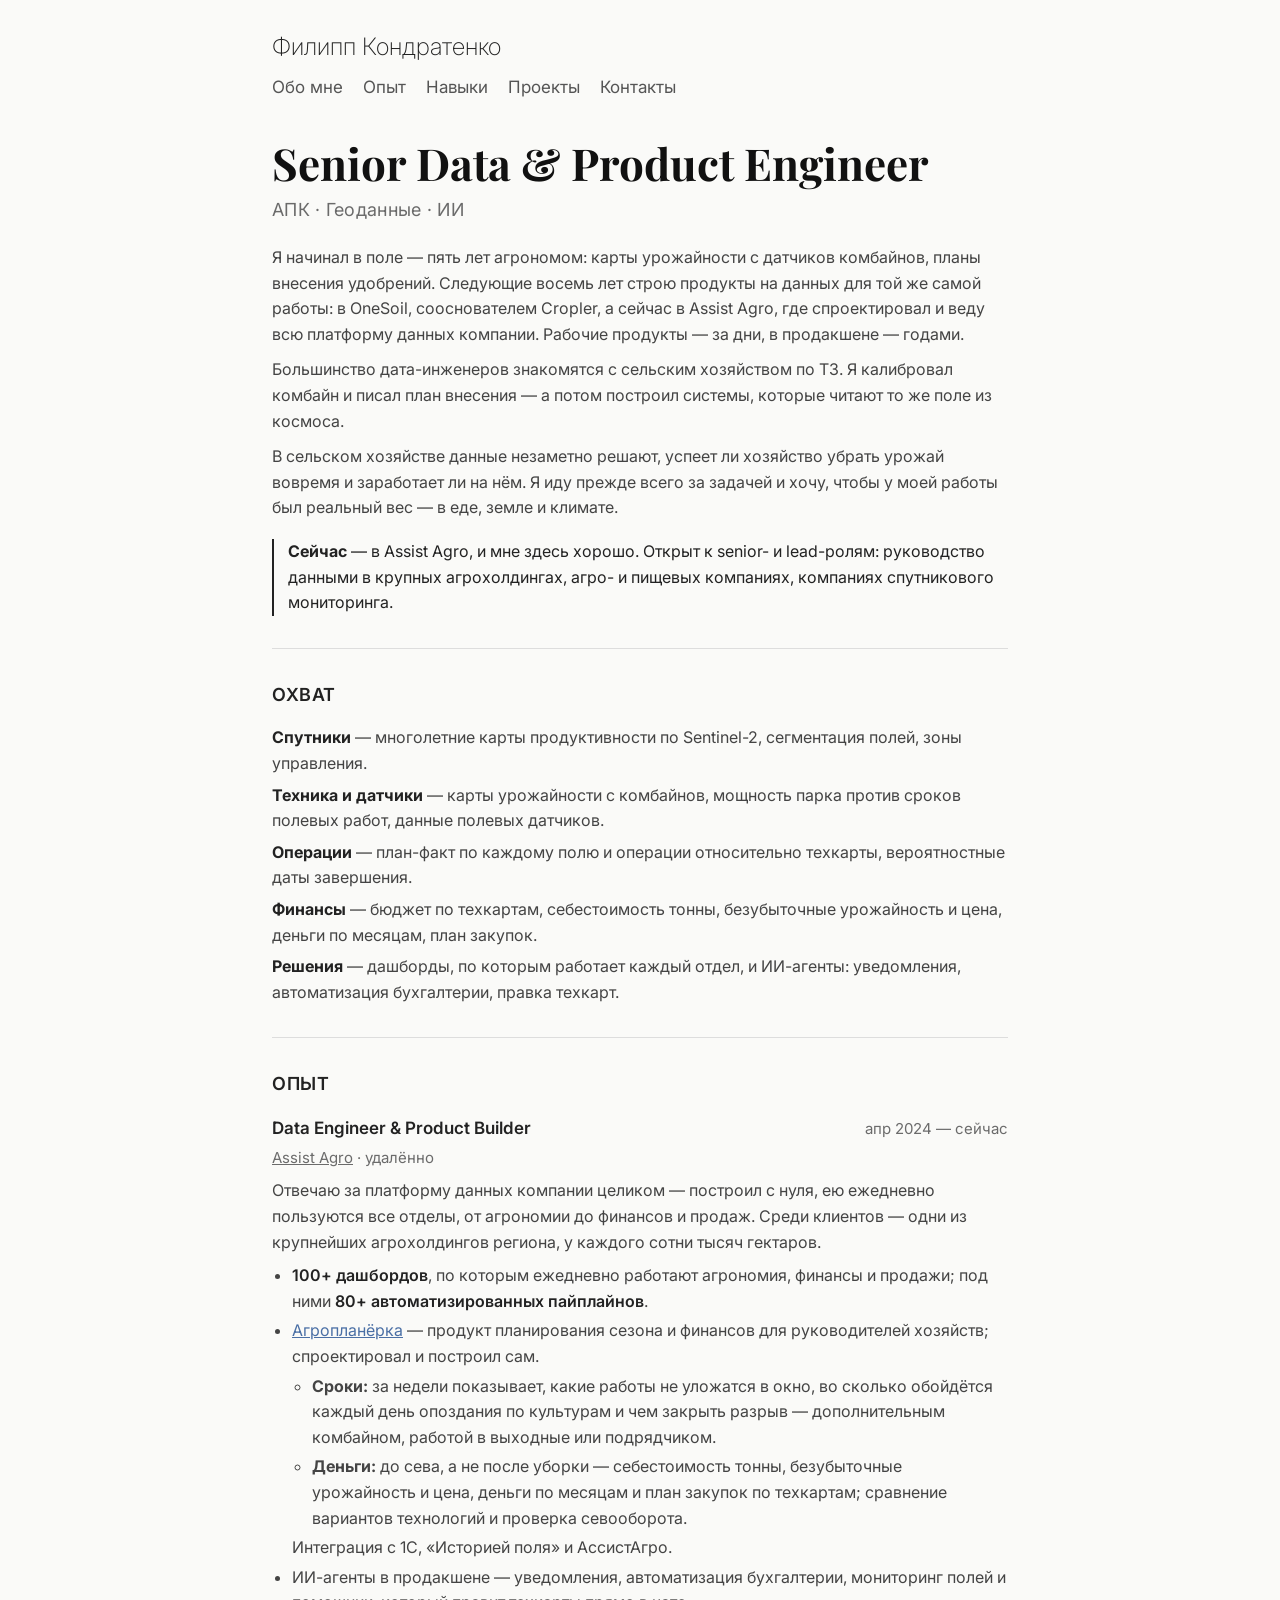
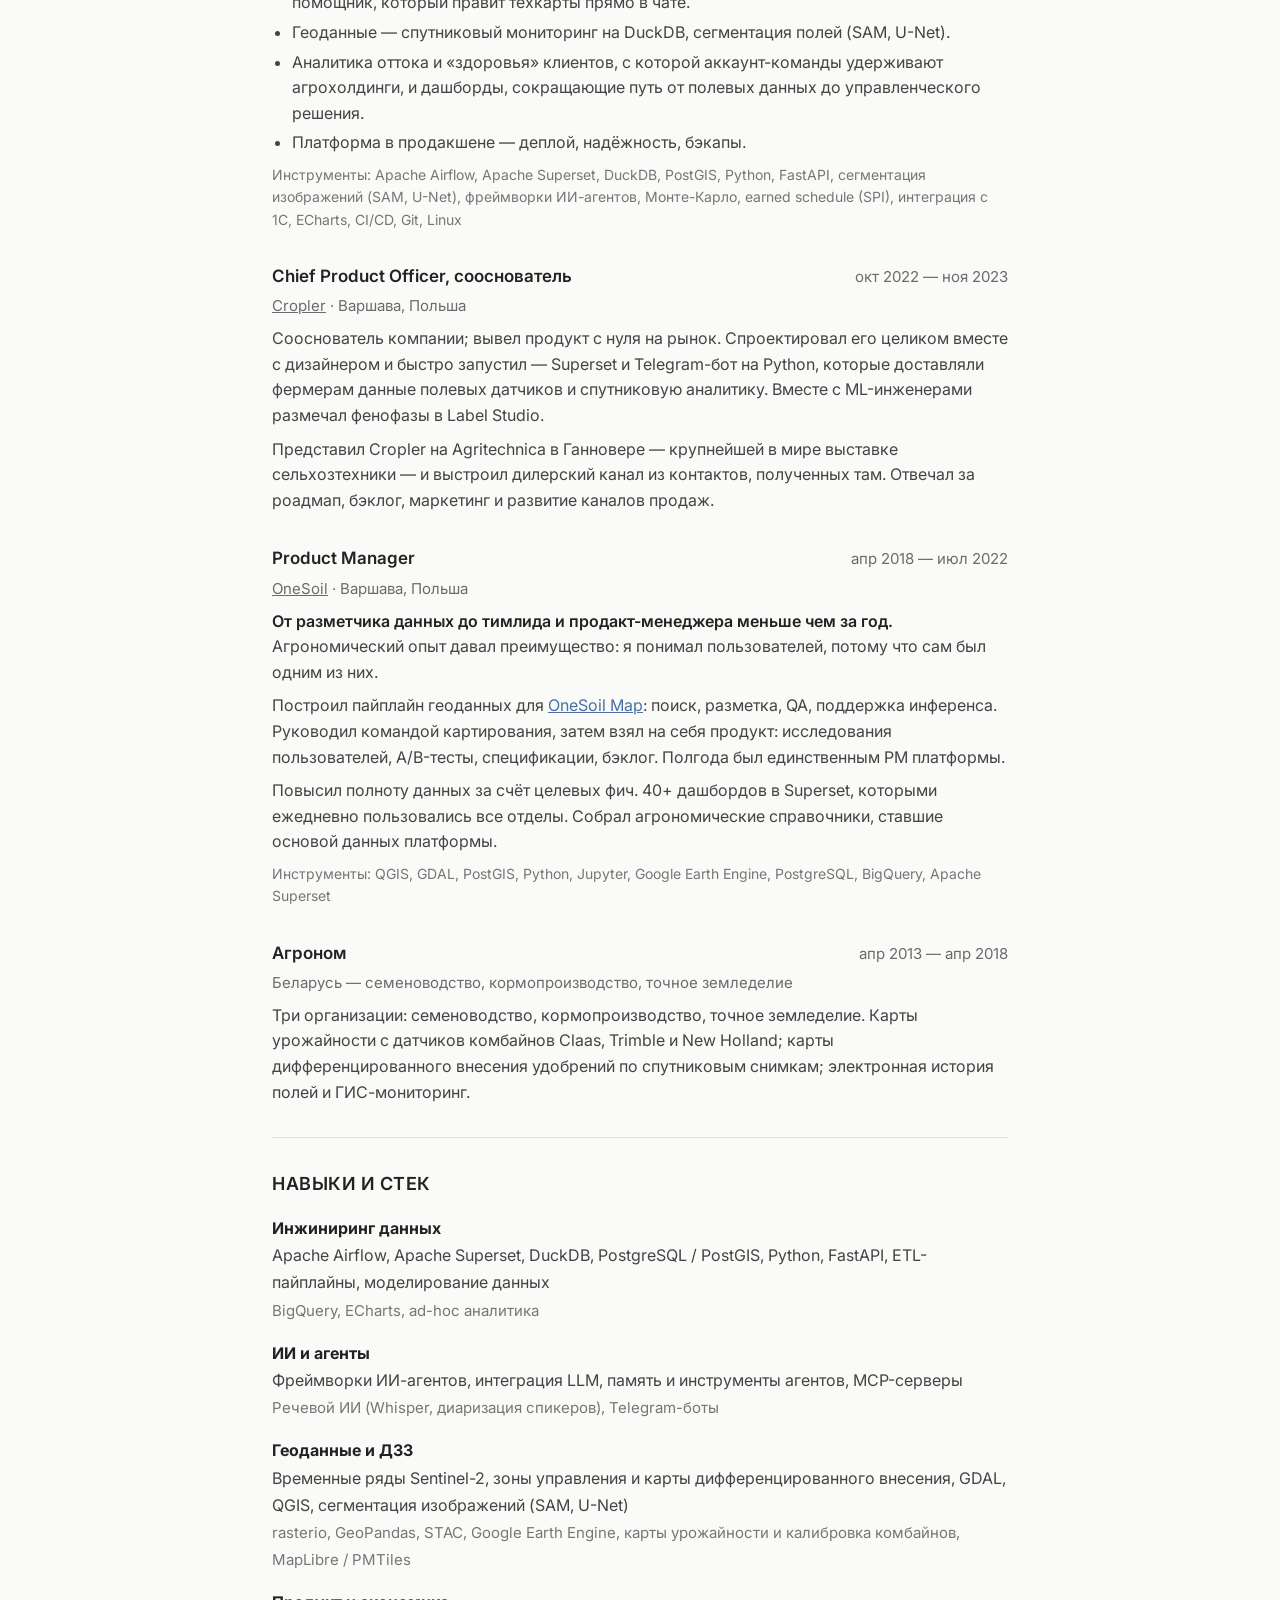
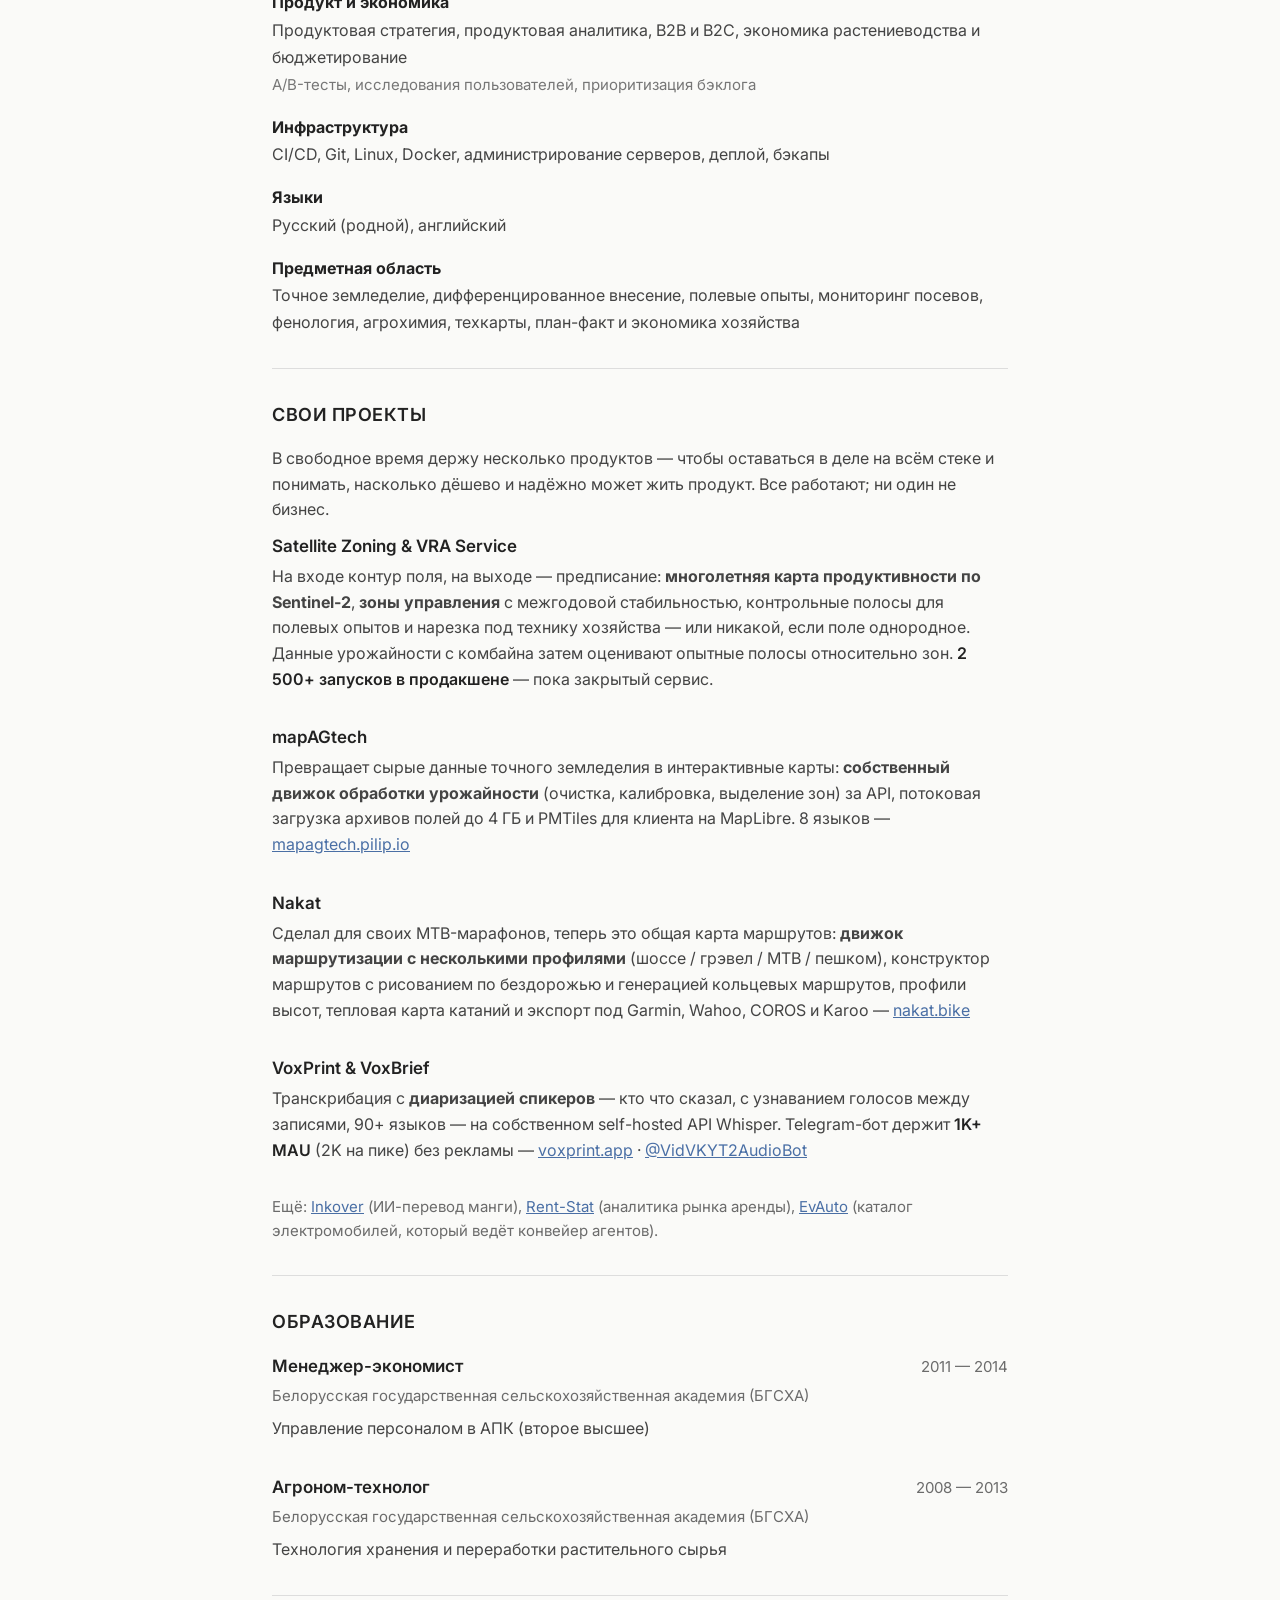
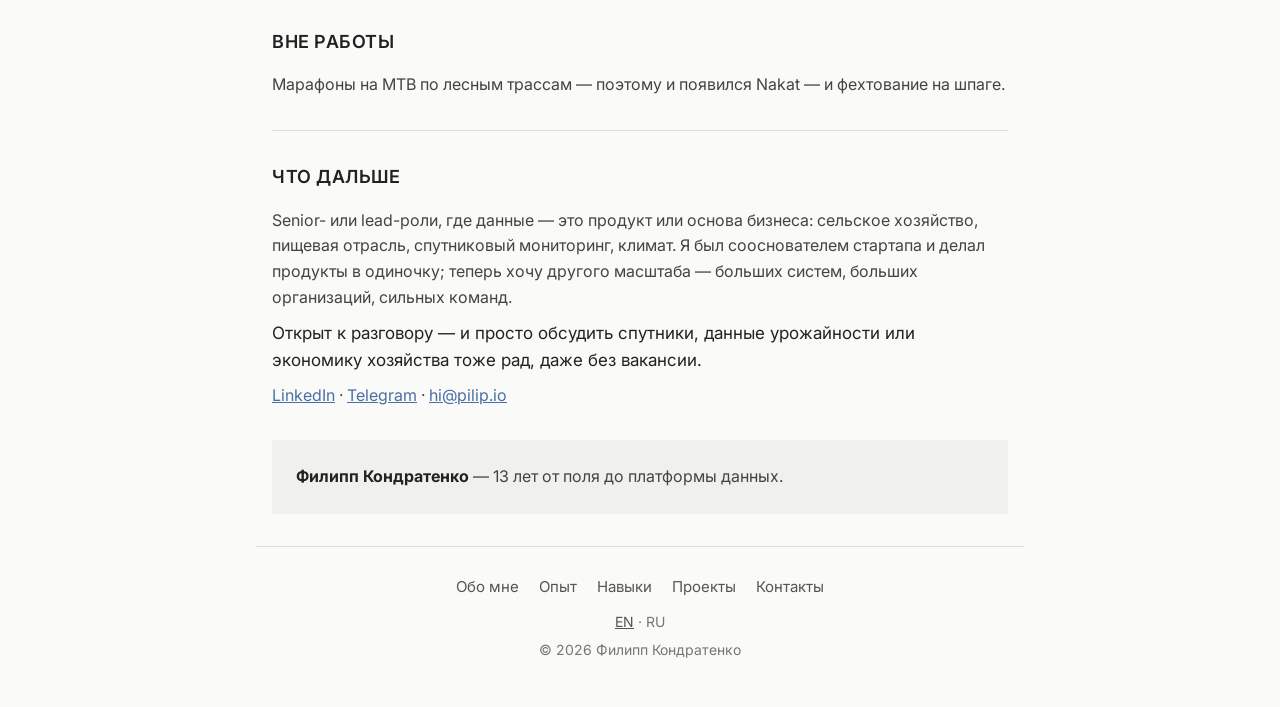
==== ru/index.html @ 817416fd "Personal CV site — pilip.io Co-Authored-By: Claude Opus 5.5 (1M context) <noreply@anthropic.com>" ====
<!DOCTYPE html>
<html lang="ru">
<head>
    <meta charset="UTF-8">
    <meta name="viewport" content="width=device-width, initial-scale=1.0">
    <title>Филипп Кондратенко — Senior Data &amp; Product Engineer</title>
    <meta name="description" content="Дата- и продуктовый инженер в сельском хозяйстве: спутники, техника и датчики, план-факт полевых работ, себестоимость и бюджет по техкартам. Airflow, Superset, DuckDB, ИИ-агенты, интеграция с 1С.">
    <!-- Icons -->
    <link rel="icon" href="/favicon.svg" type="image/svg+xml">
    <link rel="icon" href="/favicon-32.png" sizes="32x32" type="image/png">
    <link rel="apple-touch-icon" href="/apple-touch-icon.png">
    <meta name="theme-color" content="#FAFAF8">
    <!-- Open Graph -->
    <meta property="og:type" content="website">
    <meta property="og:site_name" content="pilip.io">
    <meta property="og:locale" content="ru_RU">
    <meta property="og:title" content="Филипп Кондратенко — Senior Data & Product Engineer">
    <meta property="og:description" content="13 лет от поля до платформы данных: спутники, техника и датчики, план-факт полевых работ, себестоимость и бюджет по техкартам.">
    <meta property="og:url" content="https://pilip.io/ru/">
    <meta property="og:image" content="https://pilip.io/og-ru.png">
    <meta property="og:image:type" content="image/png">
    <meta property="og:image:width" content="1200">
    <meta property="og:image:height" content="630">
    <meta property="og:image:alt" content="Филипп Кондратенко — Senior Data & Product Engineer">
    <!-- Twitter/Telegram -->
    <meta name="twitter:card" content="summary_large_image">
    <meta name="twitter:title" content="Филипп Кондратенко — Senior Data & Product Engineer">
    <meta name="twitter:description" content="13 лет от поля до платформы данных: спутники, техника и датчики, план-факт полевых работ, себестоимость и бюджет по техкартам.">
    <meta name="twitter:image" content="https://pilip.io/og-ru.png">
    <link rel="canonical" href="https://pilip.io/ru/">
    <link rel="alternate" hreflang="en" href="https://pilip.io/">
    <link rel="alternate" hreflang="ru" href="https://pilip.io/ru/">
    <link rel="alternate" hreflang="x-default" href="https://pilip.io/">
    <link rel="preconnect" href="https://fonts.googleapis.com">
    <link rel="preconnect" href="https://fonts.gstatic.com" crossorigin>
    <link href="https://fonts.googleapis.com/css2?family=Inter:wght@200;400;600&family=Playfair+Display:wght@700&display=swap" rel="stylesheet">
    <link rel="stylesheet" href="/style.css">
    <script type="application/ld+json">
    {
      "@context": "https://schema.org",
      "@type": "Person",
      "name": "Филипп Кондратенко",
      "alternateName": ["Pilip Kandratsenka", "Philipp Kondratenko"],
      "url": "https://pilip.io/ru/",
      "image": "https://pilip.io/og-ru.png",
      "jobTitle": "Senior Data & Product Engineer",
      "description": "Дата- и продуктовый инженер в сельском хозяйстве: спутники, техника и датчики, план-факт полевых работ, себестоимость и бюджет по техкартам.",
      "knowsLanguage": ["ru", "en"],
      "alumniOf": {
        "@type": "CollegeOrUniversity",
        "name": "Белорусская государственная сельскохозяйственная академия"
      },
      "sameAs": [
        "https://www.linkedin.com/in/philipp-kondratenko/",
        "https://t.me/philipkon"
      ]
    }
    </script>
</head>
<body>

<header>
    <div class="header-inner">
        <div class="site-name"><a href="/ru/">Филипп Кондратенко</a></div>
        <nav>
            <a href="#about">Обо мне</a>
            <a href="#experience">Опыт</a>
            <a href="#skills">Навыки</a>
            <a href="#projects">Проекты</a>
            <a href="#contact">Контакты</a>
        </nav>
    </div>
</header>

<main>
    <section id="about">
        <h1>Senior Data &amp; Product Engineer</h1>
        <p class="subtitle">АПК · Геоданные · ИИ</p>
        <p>Я начинал в поле — пять лет агрономом: карты урожайности с датчиков комбайнов, планы внесения удобрений. Следующие восемь лет строю продукты на данных для той же самой работы: в OneSoil, сооснователем Cropler, а сейчас в Assist Agro, где спроектировал и веду всю платформу данных компании. Рабочие продукты — за дни, в продакшене — годами.</p>
        <p>Большинство дата-инженеров знакомятся с сельским хозяйством по ТЗ. Я калибровал комбайн и писал план внесения — а потом построил системы, которые читают то же поле из космоса.</p>
        <p>В сельском хозяйстве данные незаметно решают, успеет ли хозяйство убрать урожай вовремя и заработает ли на нём. Я иду прежде всего за задачей и хочу, чтобы у моей работы был реальный вес — в еде, земле и климате.</p>
        <p class="now"><strong>Сейчас</strong> — в Assist Agro, и мне здесь хорошо. Открыт к senior- и lead-ролям: руководство данными в крупных агрохолдингах, агро- и пищевых компаниях, компаниях спутникового мониторинга.</p>

        <hr>

        <h2>Охват</h2>
        <ul class="range">
            <li><strong>Спутники</strong> — многолетние карты продуктивности по Sentinel-2, сегментация полей, зоны управления.</li>
            <li><strong>Техника и датчики</strong> — карты урожайности с комбайнов, мощность парка против сроков полевых работ, данные полевых датчиков.</li>
            <li><strong>Операции</strong> — план-факт по каждому полю и операции относительно техкарты, вероятностные даты завершения.</li>
            <li><strong>Финансы</strong> — бюджет по техкартам, себестоимость тонны, безубыточные урожайность и цена, деньги по месяцам, план закупок.</li>
            <li><strong>Решения</strong> — дашборды, по которым работает каждый отдел, и ИИ-агенты: уведомления, автоматизация бухгалтерии, правка техкарт.</li>
        </ul>
    </section>

    <hr>

    <section id="experience">
        <h2>Опыт</h2>

        <div class="experience-item">
            <div class="experience-header">
                <span class="role">Data Engineer &amp; Product Builder</span>
                <span class="date">апр 2024 — сейчас</span>
            </div>
            <div class="company"><a href="https://assistagro.com/" target="_blank" rel="noopener">Assist Agro</a> · удалённо</div>
            <div class="experience-body">
                <p>Отвечаю за платформу данных компании целиком — построил с нуля, ею ежедневно пользуются все отделы, от агрономии до финансов и продаж. Среди клиентов — одни из крупнейших агрохолдингов региона, у каждого сотни тысяч гектаров.</p>
                <ul>
                    <li><span class="metric">100+ дашбордов</span>, по которым ежедневно работают агрономия, финансы и продажи; под ними <span class="metric">80+ автоматизированных пайплайнов</span>.</li>
                    <li><a href="https://agroplanerka.com/" target="_blank" rel="noopener">Агропланёрка</a> — продукт планирования сезона и финансов для руководителей хозяйств; спроектировал и построил сам.
                        <ul>
                            <li><strong>Сроки:</strong> за недели показывает, какие работы не уложатся в окно, во сколько обойдётся каждый день опоздания по культурам и чем закрыть разрыв — дополнительным комбайном, работой в выходные или подрядчиком.</li>
                            <li><strong>Деньги:</strong> до сева, а не после уборки — себестоимость тонны, безубыточные урожайность и цена, деньги по месяцам и план закупок по техкартам; сравнение вариантов технологий и проверка севооборота.</li>
                        </ul>
                        Интеграция с 1С, «Историей поля» и АссистАгро.</li>
                    <li>ИИ-агенты в продакшене — уведомления, автоматизация бухгалтерии, мониторинг полей и помощник, который правит техкарты прямо в чате.</li>
                    <li>Геоданные — спутниковый мониторинг на DuckDB, сегментация полей (SAM, U-Net).</li>
                    <li>Аналитика оттока и «здоровья» клиентов, с которой аккаунт-команды удерживают агрохолдинги, и дашборды, сокращающие путь от полевых данных до управленческого решения.</li>
                    <li>Платформа в продакшене — деплой, надёжность, бэкапы.</li>
                </ul>
                <p class="tech-used">Инструменты: Apache Airflow, Apache Superset, DuckDB, PostGIS, Python, FastAPI, сегментация изображений (SAM, U-Net), фреймворки ИИ-агентов, Монте-Карло, earned schedule (SPI), интеграция с 1С, ECharts, CI/CD, Git, Linux</p>
            </div>
        </div>

        <div class="experience-item">
            <div class="experience-header">
                <span class="role">Chief Product Officer, сооснователь</span>
                <span class="date">окт 2022 — ноя 2023</span>
            </div>
            <div class="company"><a href="https://www.cropler.io/" target="_blank" rel="noopener">Cropler</a> · Варшава, Польша</div>
            <div class="experience-body">
                <p>Сооснователь компании; вывел продукт с нуля на рынок. Спроектировал его целиком вместе с дизайнером и быстро запустил — Superset и Telegram-бот на Python, которые доставляли фермерам данные полевых датчиков и спутниковую аналитику. Вместе с ML-инженерами размечал фенофазы в Label Studio.</p>
                <p>Представил Cropler на Agritechnica в Ганновере — крупнейшей в мире выставке сельхозтехники — и выстроил дилерский канал из контактов, полученных там. Отвечал за роадмап, бэклог, маркетинг и развитие каналов продаж.</p>
            </div>
        </div>

        <div class="experience-item">
            <div class="experience-header">
                <span class="role">Product Manager</span>
                <span class="date">апр 2018 — июл 2022</span>
            </div>
            <div class="company"><a href="https://onesoil.ai/en" target="_blank" rel="noopener">OneSoil</a> · Варшава, Польша</div>
            <div class="experience-body">
                <p><span class="metric">От разметчика данных до тимлида и продакт-менеджера меньше чем за год.</span> Агрономический опыт давал преимущество: я понимал пользователей, потому что сам был одним из них.</p>
                <p>Построил пайплайн геоданных для <a href="https://map.onesoil.ai/" target="_blank" rel="noopener">OneSoil Map</a>: поиск, разметка, QA, поддержка инференса. Руководил командой картирования, затем взял на себя продукт: исследования пользователей, A/B-тесты, спецификации, бэклог. Полгода был единственным PM платформы.</p>
                <p>Повысил полноту данных за счёт целевых фич. 40+ дашбордов в Superset, которыми ежедневно пользовались все отделы. Собрал агрономические справочники, ставшие основой данных платформы.</p>
                <p class="tech-used">Инструменты: QGIS, GDAL, PostGIS, Python, Jupyter, Google Earth Engine, PostgreSQL, BigQuery, Apache Superset</p>
            </div>
        </div>

        <div class="experience-item">
            <div class="experience-header">
                <span class="role">Агроном</span>
                <span class="date">апр 2013 — апр 2018</span>
            </div>
            <div class="company">Беларусь — семеноводство, кормопроизводство, точное земледелие</div>
            <div class="experience-body">
                <p>Три организации: семеноводство, кормопроизводство, точное земледелие. Карты урожайности с датчиков комбайнов Claas, Trimble и New Holland; карты дифференцированного внесения удобрений по спутниковым снимкам; электронная история полей и ГИС-мониторинг.</p>
            </div>
        </div>
    </section>

    <hr>

    <section id="skills">
        <h2>Навыки и стек</h2>

        <div class="skills-grid">
            <div>
                <strong>Инжиниринг данных</strong><br>
                Apache Airflow, Apache Superset, DuckDB, PostgreSQL / PostGIS, Python, FastAPI, ETL-пайплайны, моделирование данных<br>
                <span class="skills-secondary">BigQuery, ECharts, ad-hoc аналитика</span>
            </div>
            <div>
                <strong>ИИ и агенты</strong><br>
                Фреймворки ИИ-агентов, интеграция LLM, память и инструменты агентов, MCP-серверы<br>
                <span class="skills-secondary">Речевой ИИ (Whisper, диаризация спикеров), Telegram-боты</span>
            </div>
            <div>
                <strong>Геоданные и ДЗЗ</strong><br>
                Временные ряды Sentinel-2, зоны управления и карты дифференцированного внесения, GDAL, QGIS, сегментация изображений (SAM, U-Net)<br>
                <span class="skills-secondary">rasterio, GeoPandas, STAC, Google Earth Engine, карты урожайности и калибровка комбайнов, MapLibre / PMTiles</span>
            </div>
            <div>
                <strong>Продукт и экономика</strong><br>
                Продуктовая стратегия, продуктовая аналитика, B2B и B2C, экономика растениеводства и бюджетирование<br>
                <span class="skills-secondary">A/B-тесты, исследования пользователей, приоритизация бэклога</span>
            </div>
            <div>
                <strong>Инфраструктура</strong><br>
                CI/CD, Git, Linux, Docker, администрирование серверов, деплой, бэкапы
            </div>
            <div>
                <strong>Языки</strong><br>
                Русский (родной), английский
            </div>
            <div>
                <strong>Предметная область</strong><br>
                Точное земледелие, дифференцированное внесение, полевые опыты, мониторинг посевов, фенология, агрохимия, техкарты, план-факт и экономика хозяйства
            </div>
        </div>
    </section>

    <hr>

    <section id="projects">
        <h2>Свои проекты</h2>
        <p>В свободное время держу несколько продуктов — чтобы оставаться в деле на всём стеке и понимать, насколько дёшево и надёжно может жить продукт. Все работают; ни один не бизнес.</p>

        <div class="experience-item">
            <div class="experience-header">
                <span class="role">Satellite Zoning &amp; VRA Service</span>
            </div>
            <p>На входе контур поля, на выходе — предписание: <strong>многолетняя карта продуктивности по Sentinel-2</strong>, <strong>зоны управления</strong> с межгодовой стабильностью, контрольные полосы для полевых опытов и нарезка под технику хозяйства — или никакой, если поле однородное. Данные урожайности с комбайна затем оценивают опытные полосы относительно зон. <span class="metric">2 500+ запусков в продакшене</span> — пока закрытый сервис.</p>
        </div>

        <div class="experience-item">
            <div class="experience-header">
                <span class="role">mapAGtech</span>
            </div>
            <p>Превращает сырые данные точного земледелия в интерактивные карты: <strong>собственный движок обработки урожайности</strong> (очистка, калибровка, выделение зон) за API, потоковая загрузка архивов полей до 4 ГБ и PMTiles для клиента на MapLibre. 8 языков — <a href="https://mapagtech.pilip.io" target="_blank" rel="noopener">mapagtech.pilip.io</a></p>
        </div>

        <div class="experience-item">
            <div class="experience-header">
                <span class="role">Nakat</span>
            </div>
            <p>Сделал для своих MTB-марафонов, теперь это общая карта маршрутов: <strong>движок маршрутизации с несколькими профилями</strong> (шоссе / грэвел / MTB / пешком), конструктор маршрутов с рисованием по бездорожью и генерацией кольцевых маршрутов, профили высот, тепловая карта катаний и экспорт под Garmin, Wahoo, COROS и Karoo — <a href="https://nakat.bike" target="_blank" rel="noopener">nakat.bike</a></p>
        </div>

        <div class="experience-item">
            <div class="experience-header">
                <span class="role">VoxPrint &amp; VoxBrief</span>
            </div>
            <p>Транскрибация с <strong>диаризацией спикеров</strong> — кто что сказал, с узнаванием голосов между записями, 90+ языков — на собственном self-hosted API Whisper. Telegram-бот держит <span class="metric">1K+ MAU</span> (2K на пике) без рекламы — <a href="https://voxprint.app" target="_blank" rel="noopener">voxprint.app</a> · <a href="https://t.me/VidVKYT2AudioBot" target="_blank" rel="noopener">@VidVKYT2AudioBot</a></p>
        </div>

        <p class="also">Ещё: <a href="https://inkover.ink" target="_blank" rel="noopener">Inkover</a> (ИИ-перевод манги), <a href="https://rent-stat.org/transparency/" target="_blank" rel="noopener">Rent-Stat</a> (аналитика рынка аренды), <a href="https://evauto.pro" target="_blank" rel="noopener">EvAuto</a> (каталог электромобилей, который ведёт конвейер агентов).</p>
    </section>

    <hr>

    <section id="education">
        <h2>Образование</h2>
        <div class="experience-item">
            <div class="experience-header">
                <span class="role">Менеджер-экономист</span>
                <span class="date">2011 — 2014</span>
            </div>
            <div class="company">Белорусская государственная сельскохозяйственная академия (БГСХА)</div>
            <p>Управление персоналом в АПК (второе высшее)</p>
        </div>
        <div class="experience-item">
            <div class="experience-header">
                <span class="role">Агроном-технолог</span>
                <span class="date">2008 — 2013</span>
            </div>
            <div class="company">Белорусская государственная сельскохозяйственная академия (БГСХА)</div>
            <p>Технология хранения и переработки растительного сырья</p>
        </div>
    </section>

    <hr>

    <section id="off-the-clock">
        <h2>Вне работы</h2>
        <p>Марафоны на MTB по лесным трассам — поэтому и появился Nakat — и фехтование на шпаге.</p>
    </section>

    <hr>

    <section id="contact">
        <h2>Что дальше</h2>
        <p>Senior- или lead-роли, где данные — это продукт или основа бизнеса: сельское хозяйство, пищевая отрасль, спутниковый мониторинг, климат. Я был сооснователем стартапа и делал продукты в одиночку; теперь хочу другого масштаба — больших систем, больших организаций, сильных команд.</p>
        <p class="cta">Открыт к разговору — и просто обсудить спутники, данные урожайности или экономику хозяйства тоже рад, даже без вакансии.</p>
        <p>
            <a href="https://www.linkedin.com/in/philipp-kondratenko/" target="_blank" rel="noopener">LinkedIn</a> ·
            <a href="https://t.me/philipkon" target="_blank" rel="noopener">Telegram</a> ·
            <a href="mailto:hi@pilip.io">hi@pilip.io</a>
        </p>
    </section>

    <div class="bio-card">
        <strong>Филипп Кондратенко</strong> — 13 лет от поля до платформы данных.
    </div>

</main>

<footer>
    <nav>
        <a href="#about">Обо мне</a>
        <a href="#experience">Опыт</a>
        <a href="#skills">Навыки</a>
        <a href="#projects">Проекты</a>
        <a href="#contact">Контакты</a>
    </nav>
    <p class="lang"><a href="/" hreflang="en" lang="en">EN</a> · <span aria-current="true">RU</span></p>
    <p>&copy; 2026 Филипп Кондратенко</p>
</footer>

</body>
</html>
---- style.css ----
/* Reset */
*, *::before, *::after {
    margin: 0;
    padding: 0;
    box-sizing: border-box;
}

/* Base */
html {
    scroll-behavior: smooth;
}

body {
    font-family: 'Inter', 'Avenir Next', Avenir, system-ui, sans-serif;
    font-size: 16px;
    line-height: 1.6;
    color: #444444;
    background: #FAFAF8;
    -webkit-font-smoothing: antialiased;
}

/* Links */
a {
    color: #4A6FA5;
    text-decoration: underline;
}

a:visited {
    color: #4A6FA5;
}

a:hover {
    color: #333333;
}

/* Header */
header {
    padding: 28px 0 16px;
}

.header-inner {
    max-width: 768px;
    margin: 0 auto;
    padding: 0 16px;
}

.site-name {
    font-size: 24px;
    font-weight: 200;
    margin-bottom: 8px;
}

.site-name a {
    color: #222222;
    text-decoration: none;
}

nav {
    font-size: 17px;
    font-weight: 400;
    display: flex;
    flex-wrap: wrap;
    gap: 4px 20px;
}

nav a {
    color: #555555;
    text-decoration: none;
}

nav a:visited {
    color: #555555;
}

nav a:hover {
    color: #222222;
}

/* Main */
main {
    max-width: 768px;
    margin: 0 auto;
    padding: 20px 16px 32px;
}

/* Headings */
h1 {
    font-family: 'Playfair Display', Georgia, serif;
    font-size: 44px;
    font-weight: 700;
    line-height: 1.15;
    color: #111111;
    margin-bottom: 16px;
}

h2 {
    font-size: 18px;
    font-weight: 600;
    color: #222222;
    margin-bottom: 16px;
    text-transform: uppercase;
    letter-spacing: 0.5px;
}

/* Hero */
.subtitle {
    font-size: 18px;
    color: #6B6B6B;
    margin: -8px 0 20px;
    letter-spacing: 0.3px;
}

.now {
    border-left: 2px solid #222222;
    padding-left: 14px;
    margin-top: 18px;
    color: #222222;
}

/* Range */
.range {
    list-style: none;
    margin: 0 0 14px;
}

.range li {
    margin-bottom: 6px;
}

.range strong {
    color: #222222;
}

.also {
    font-size: 15px;
    color: #6B6B6B;
}

/* Paragraphs */
p {
    margin-bottom: 10px;
}

/* Horizontal rules */
hr {
    border: none;
    border-top: 1px solid #DDDDDD;
    margin: 32px 0;
}

/* Metric highlights */
.metric {
    font-weight: 600;
    color: #222222;
}

/* Experience */
.experience-item {
    margin-bottom: 32px;
}

.experience-header {
    display: flex;
    justify-content: space-between;
    align-items: baseline;
    flex-wrap: wrap;
    gap: 8px;
    margin-bottom: 4px;
}

.role {
    font-size: 17px;
    font-weight: 600;
    color: #222222;
}

.date {
    font-size: 15px;
    font-weight: 400;
    color: #6B6B6B;
    white-space: nowrap;
}

.company {
    font-size: 15px;
    color: #6B6B6B;
    margin-bottom: 8px;
}

.company a {
    color: #6B6B6B;
}

.company a:hover {
    color: #222222;
}

.experience-body p {
    margin-bottom: 8px;
}

.experience-body ul {
    margin: 0 0 8px;
    padding-left: 20px;
}

.experience-body li {
    margin-bottom: 4px;
}

.experience-body li ul {
    margin: 4px 0;
}

.tech-used {
    font-size: 14px;
    color: #767676;
}

/* Skills */
.skills-grid {
    display: flex;
    flex-direction: column;
    gap: 16px;
}

.skills-grid div {
    line-height: 1.7;
}

.skills-grid strong {
    color: #222222;
}

.skills-secondary {
    color: #767676;
    font-size: 15px;
}

/* Bio card */
.bio-card {
    background: #F0F0ED;
    padding: 24px;
    margin-top: 32px;
    border-radius: 0;
    font-size: 16px;
    line-height: 1.6;
}

.bio-card strong {
    color: #222222;
}

/* CTA */
.cta {
    font-size: 17px;
    color: #222222;
    margin-bottom: 8px;
}

/* Footer */
footer {
    max-width: 768px;
    margin: 0 auto;
    padding: 28px 16px 36px;
    text-align: center;
    border-top: 1px solid #DDDDDD;
}

footer nav {
    margin-bottom: 12px;
    font-size: 15px;
    justify-content: center;
    gap: 4px 20px;
}

footer nav a {
    color: #555555;
}

footer .lang {
    font-size: 14px;
    margin-bottom: 6px;
}

footer .lang a {
    color: #555555;
}

footer p {
    font-size: 14px;
    color: #767676;
}

/* Mobile */
@media (max-width: 600px) {
    header {
        padding: 20px 0 12px;
    }

    .site-name {
        font-size: 20px;
    }

    nav {
        font-size: 14px;
        gap: 4px 12px;
    }

    h1 {
        font-size: 30px;
        line-height: 1.2;
    }

    .role {
        font-size: 16px;
    }

    .experience-header {
        flex-direction: column;
        gap: 2px;
    }
}
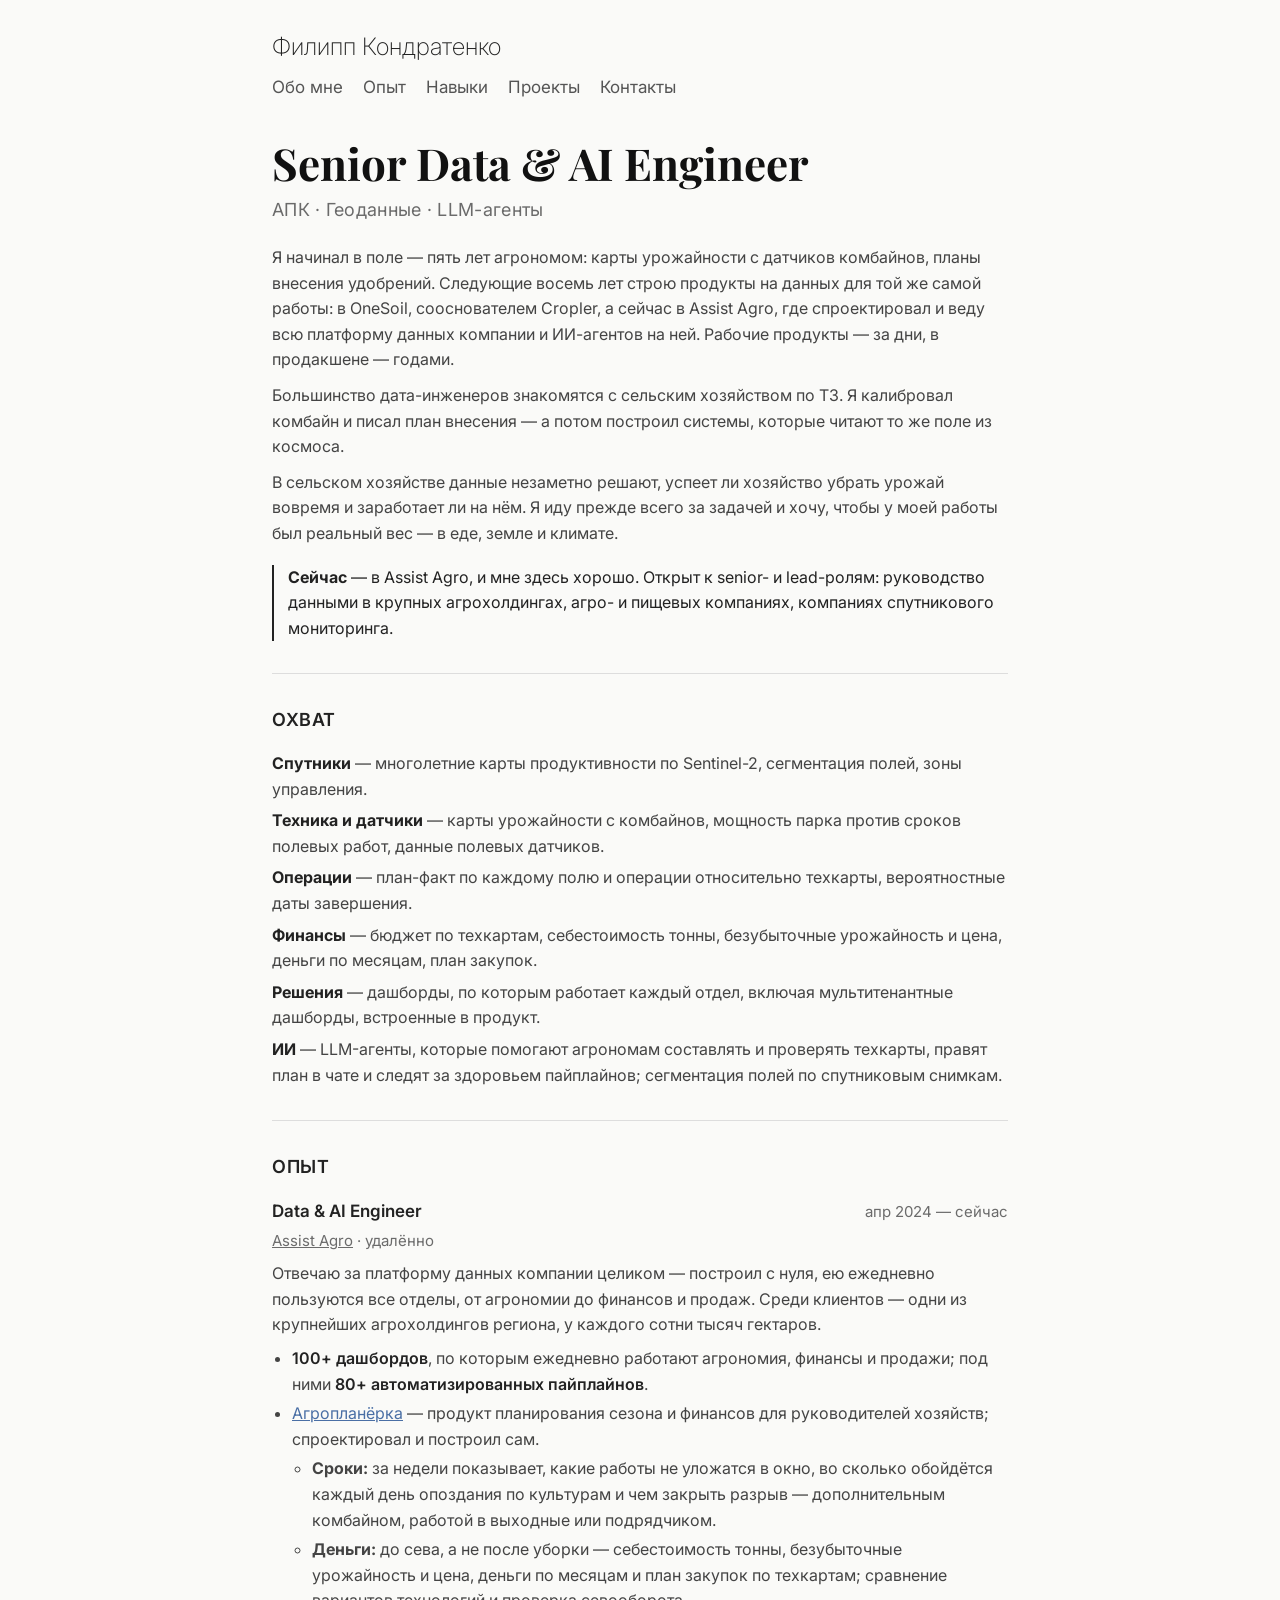
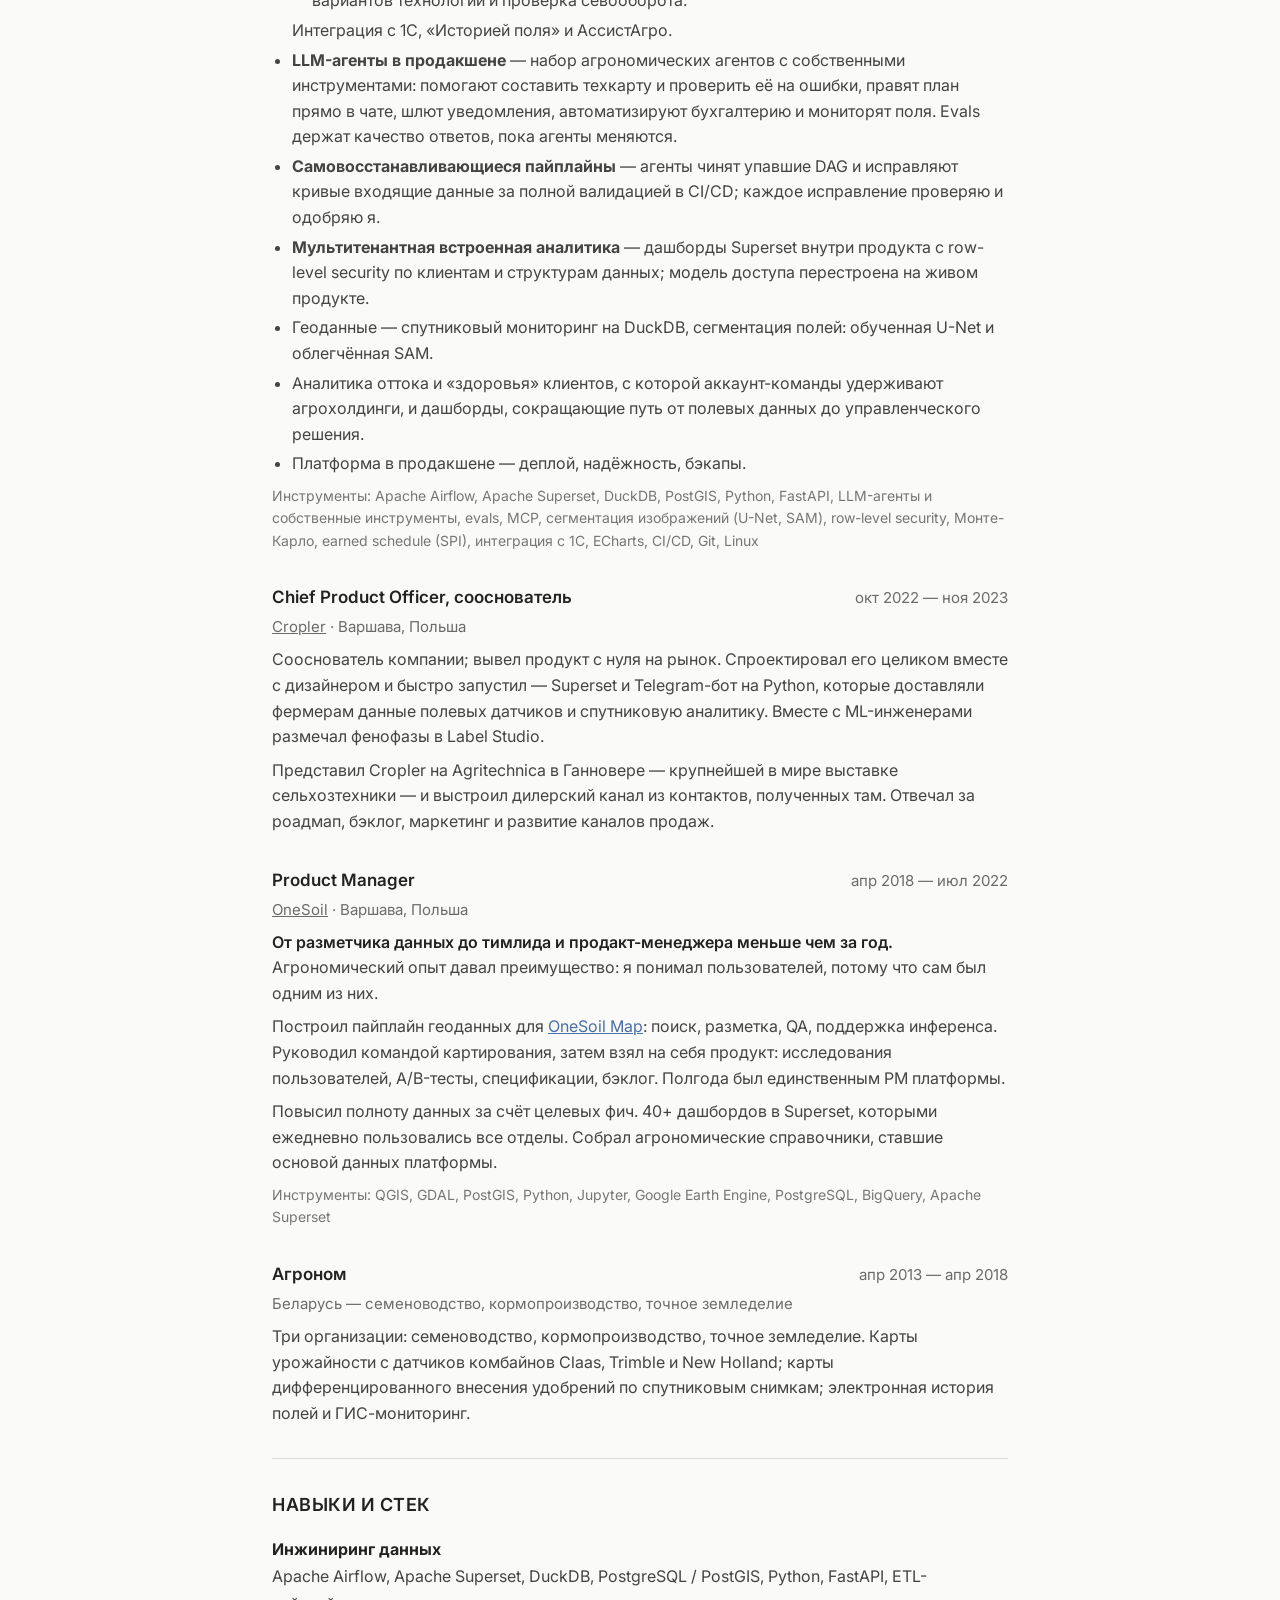
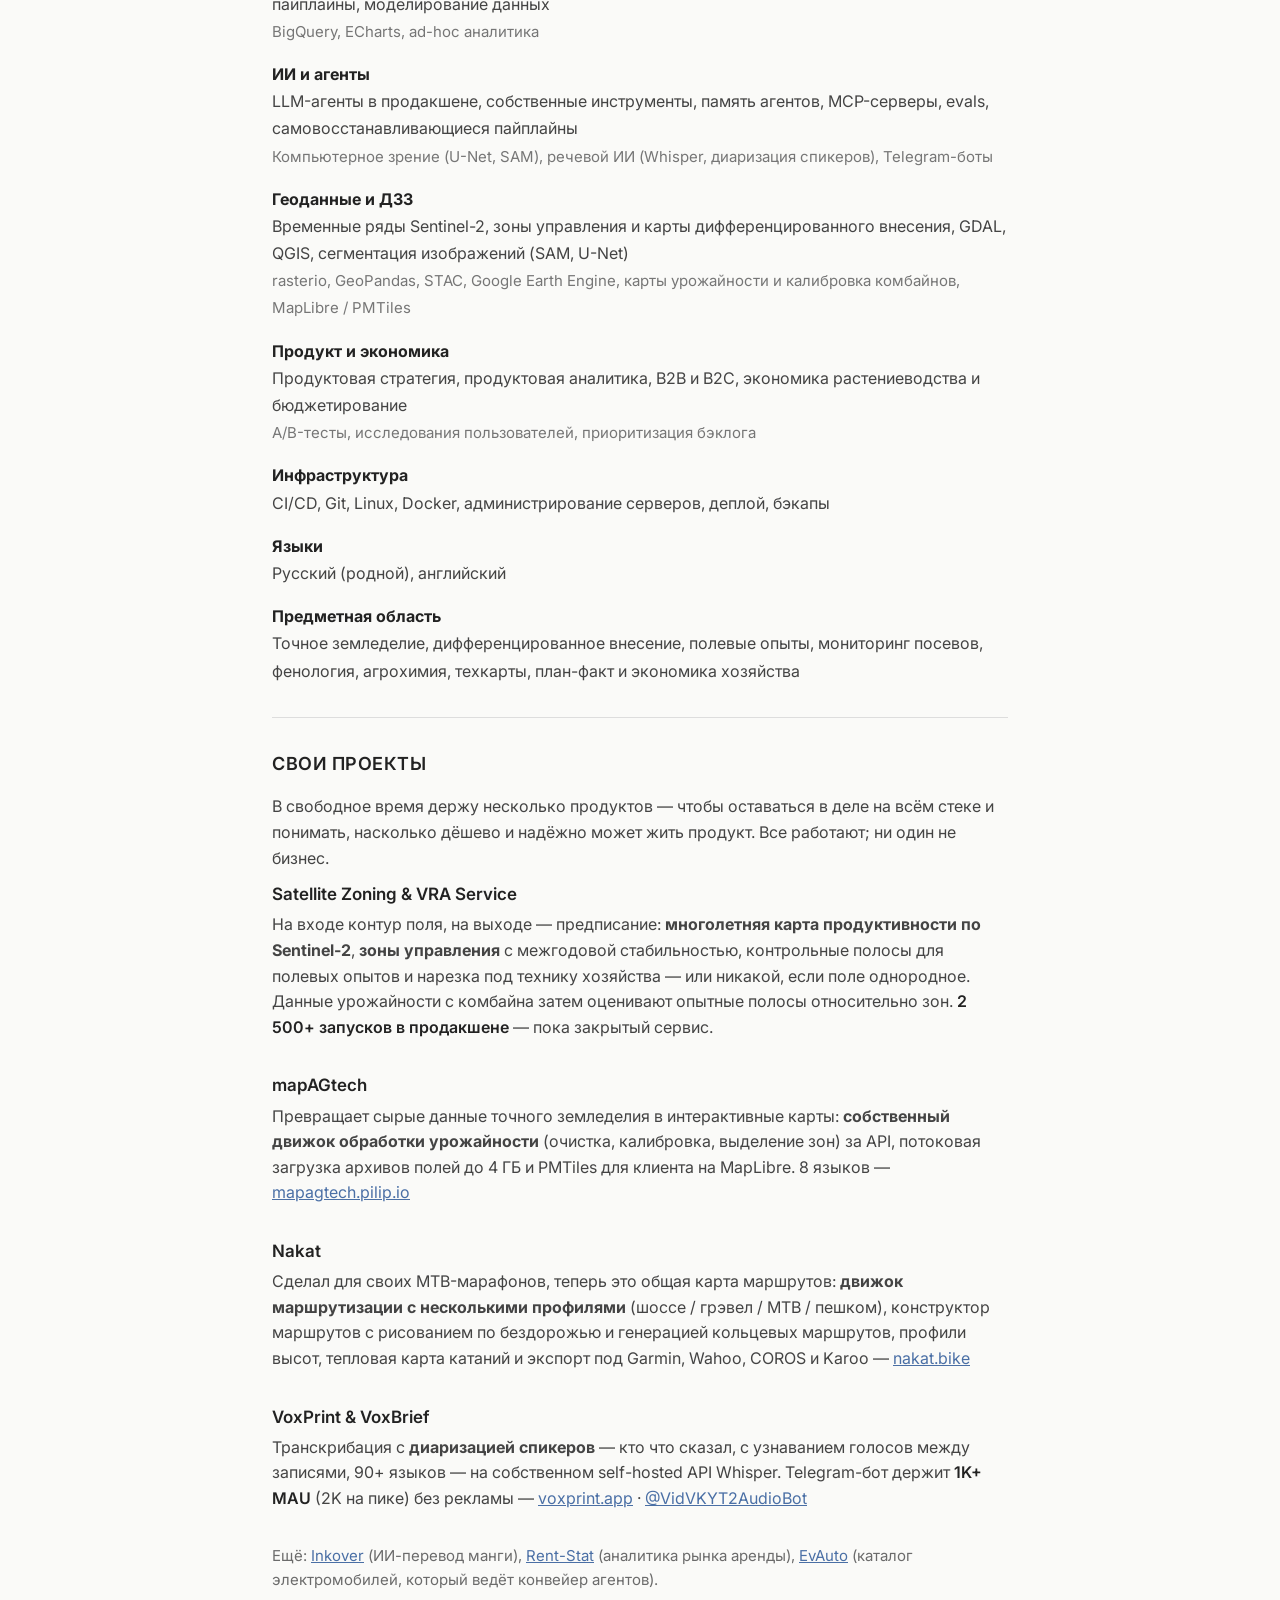
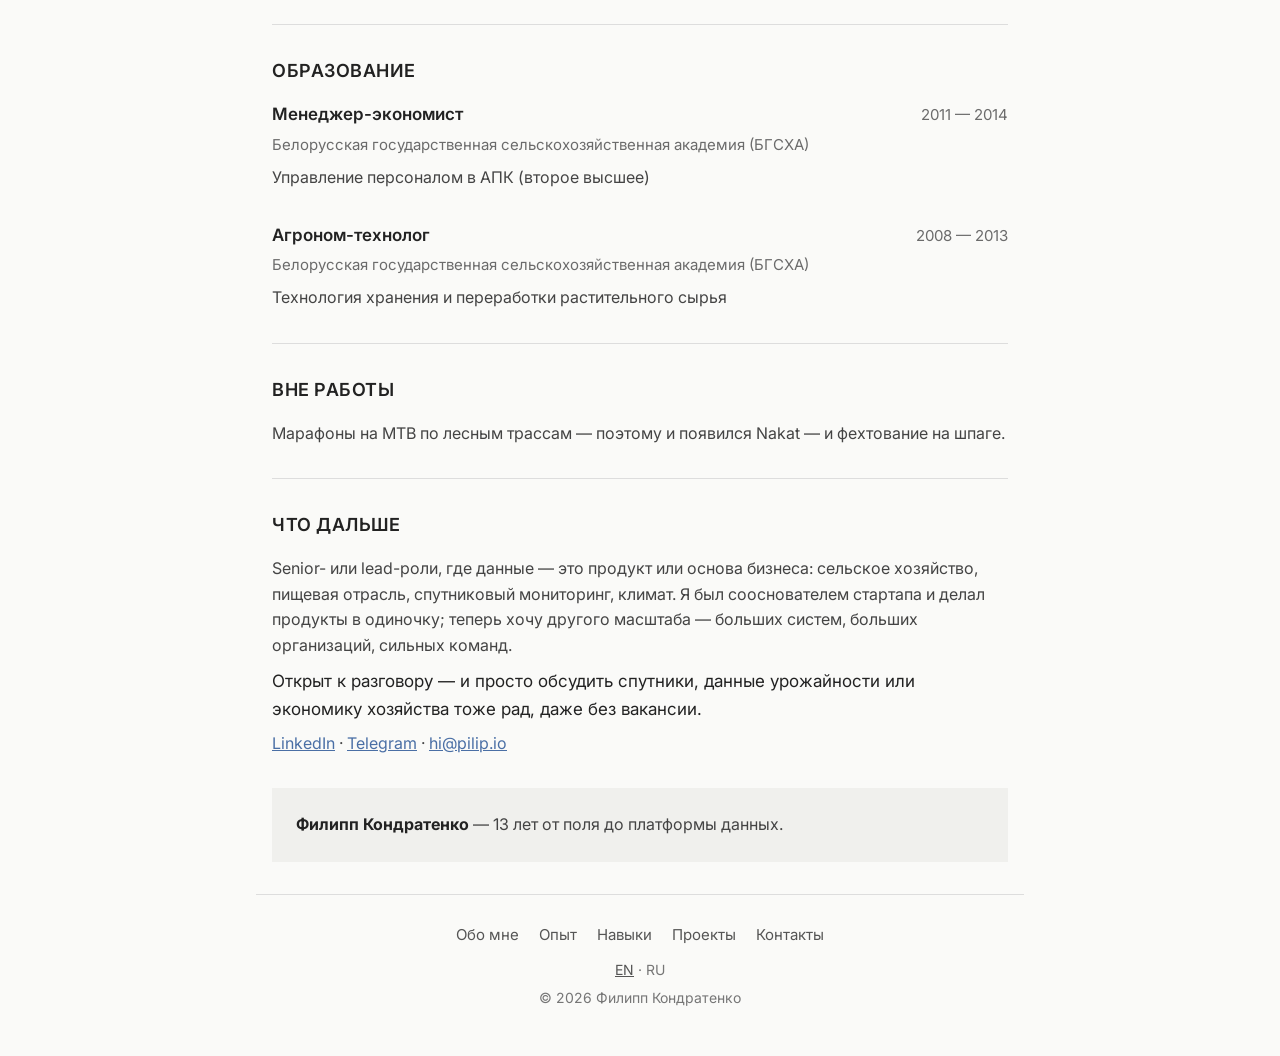
==== commit 8a8346a2: "Personal CV site — pilip.io Co-Authored-By: Claude Opus 5.5 (1M context) <noreply@anthropic.com>" ====
--- a/ru/index.html
+++ b/ru/index.html
@@ -3,8 +3,8 @@
 <head>
     <meta charset="UTF-8">
     <meta name="viewport" content="width=device-width, initial-scale=1.0">
-    <title>Филипп Кондратенко — Senior Data &amp; Product Engineer</title>
-    <meta name="description" content="Дата- и продуктовый инженер в сельском хозяйстве: спутники, техника и датчики, план-факт полевых работ, себестоимость и бюджет по техкартам. Airflow, Superset, DuckDB, ИИ-агенты, интеграция с 1С.">
+    <title>Филипп Кондратенко — Senior Data &amp; AI Engineer</title>
+    <meta name="description" content="Дата- и AI-инженер в сельском хозяйстве: LLM-агенты в продакшене, спутники, техника и датчики, план-факт полевых работ, себестоимость и бюджет по техкартам. Airflow, Superset, DuckDB, интеграция с 1С.">
     <!-- Icons -->
     <link rel="icon" href="/favicon.svg" type="image/svg+xml">
     <link rel="icon" href="/favicon-32.png" sizes="32x32" type="image/png">
@@ -14,18 +14,18 @@
     <meta property="og:type" content="website">
     <meta property="og:site_name" content="pilip.io">
     <meta property="og:locale" content="ru_RU">
-    <meta property="og:title" content="Филипп Кондратенко — Senior Data & Product Engineer">
-    <meta property="og:description" content="13 лет от поля до платформы данных: спутники, техника и датчики, план-факт полевых работ, себестоимость и бюджет по техкартам.">
+    <meta property="og:title" content="Филипп Кондратенко — Senior Data & AI Engineer">
+    <meta property="og:description" content="13 лет от поля до платформы данных: LLM-агенты, спутники, техника и датчики, план-факт полевых работ, себестоимость и бюджет по техкартам.">
     <meta property="og:url" content="https://pilip.io/ru/">
     <meta property="og:image" content="https://pilip.io/og-ru.png">
     <meta property="og:image:type" content="image/png">
     <meta property="og:image:width" content="1200">
     <meta property="og:image:height" content="630">
-    <meta property="og:image:alt" content="Филипп Кондратенко — Senior Data & Product Engineer">
+    <meta property="og:image:alt" content="Филипп Кондратенко — Senior Data & AI Engineer">
     <!-- Twitter/Telegram -->
     <meta name="twitter:card" content="summary_large_image">
-    <meta name="twitter:title" content="Филипп Кондратенко — Senior Data & Product Engineer">
-    <meta name="twitter:description" content="13 лет от поля до платформы данных: спутники, техника и датчики, план-факт полевых работ, себестоимость и бюджет по техкартам.">
+    <meta name="twitter:title" content="Филипп Кондратенко — Senior Data & AI Engineer">
+    <meta name="twitter:description" content="13 лет от поля до платформы данных: LLM-агенты, спутники, техника и датчики, план-факт полевых работ, себестоимость и бюджет по техкартам.">
     <meta name="twitter:image" content="https://pilip.io/og-ru.png">
     <link rel="canonical" href="https://pilip.io/ru/">
     <link rel="alternate" hreflang="en" href="https://pilip.io/">
@@ -43,8 +43,8 @@
       "alternateName": ["Pilip Kandratsenka", "Philipp Kondratenko"],
       "url": "https://pilip.io/ru/",
       "image": "https://pilip.io/og-ru.png",
-      "jobTitle": "Senior Data & Product Engineer",
-      "description": "Дата- и продуктовый инженер в сельском хозяйстве: спутники, техника и датчики, план-факт полевых работ, себестоимость и бюджет по техкартам.",
+      "jobTitle": "Senior Data & AI Engineer",
+      "description": "Дата- и AI-инженер в сельском хозяйстве: LLM-агенты в продакшене, спутники, техника и датчики, план-факт полевых работ, себестоимость и бюджет по техкартам.",
       "knowsLanguage": ["ru", "en"],
       "alumniOf": {
         "@type": "CollegeOrUniversity",
@@ -74,9 +74,9 @@
 
 <main>
     <section id="about">
-        <h1>Senior Data &amp; Product Engineer</h1>
-        <p class="subtitle">АПК · Геоданные · ИИ</p>
-        <p>Я начинал в поле — пять лет агрономом: карты урожайности с датчиков комбайнов, планы внесения удобрений. Следующие восемь лет строю продукты на данных для той же самой работы: в OneSoil, сооснователем Cropler, а сейчас в Assist Agro, где спроектировал и веду всю платформу данных компании. Рабочие продукты — за дни, в продакшене — годами.</p>
+        <h1>Senior Data &amp; AI Engineer</h1>
+        <p class="subtitle">АПК · Геоданные · LLM-агенты</p>
+        <p>Я начинал в поле — пять лет агрономом: карты урожайности с датчиков комбайнов, планы внесения удобрений. Следующие восемь лет строю продукты на данных для той же самой работы: в OneSoil, сооснователем Cropler, а сейчас в Assist Agro, где спроектировал и веду всю платформу данных компании и ИИ-агентов на ней. Рабочие продукты — за дни, в продакшене — годами.</p>
         <p>Большинство дата-инженеров знакомятся с сельским хозяйством по ТЗ. Я калибровал комбайн и писал план внесения — а потом построил системы, которые читают то же поле из космоса.</p>
         <p>В сельском хозяйстве данные незаметно решают, успеет ли хозяйство убрать урожай вовремя и заработает ли на нём. Я иду прежде всего за задачей и хочу, чтобы у моей работы был реальный вес — в еде, земле и климате.</p>
         <p class="now"><strong>Сейчас</strong> — в Assist Agro, и мне здесь хорошо. Открыт к senior- и lead-ролям: руководство данными в крупных агрохолдингах, агро- и пищевых компаниях, компаниях спутникового мониторинга.</p>
@@ -89,7 +89,8 @@
             <li><strong>Техника и датчики</strong> — карты урожайности с комбайнов, мощность парка против сроков полевых работ, данные полевых датчиков.</li>
             <li><strong>Операции</strong> — план-факт по каждому полю и операции относительно техкарты, вероятностные даты завершения.</li>
             <li><strong>Финансы</strong> — бюджет по техкартам, себестоимость тонны, безубыточные урожайность и цена, деньги по месяцам, план закупок.</li>
-            <li><strong>Решения</strong> — дашборды, по которым работает каждый отдел, и ИИ-агенты: уведомления, автоматизация бухгалтерии, правка техкарт.</li>
+            <li><strong>Решения</strong> — дашборды, по которым работает каждый отдел, включая мультитенантные дашборды, встроенные в продукт.</li>
+            <li><strong>ИИ</strong> — LLM-агенты, которые помогают агрономам составлять и проверять техкарты, правят план в чате и следят за здоровьем пайплайнов; сегментация полей по спутниковым снимкам.</li>
         </ul>
     </section>
 
@@ -100,7 +101,7 @@
 
         <div class="experience-item">
             <div class="experience-header">
-                <span class="role">Data Engineer &amp; Product Builder</span>
+                <span class="role">Data &amp; AI Engineer</span>
                 <span class="date">апр 2024 — сейчас</span>
             </div>
             <div class="company"><a href="https://assistagro.com/" target="_blank" rel="noopener">Assist Agro</a> · удалённо</div>
@@ -114,12 +115,14 @@
                             <li><strong>Деньги:</strong> до сева, а не после уборки — себестоимость тонны, безубыточные урожайность и цена, деньги по месяцам и план закупок по техкартам; сравнение вариантов технологий и проверка севооборота.</li>
                         </ul>
                         Интеграция с 1С, «Историей поля» и АссистАгро.</li>
-                    <li>ИИ-агенты в продакшене — уведомления, автоматизация бухгалтерии, мониторинг полей и помощник, который правит техкарты прямо в чате.</li>
-                    <li>Геоданные — спутниковый мониторинг на DuckDB, сегментация полей (SAM, U-Net).</li>
+                    <li><strong>LLM-агенты в продакшене</strong> — набор агрономических агентов с собственными инструментами: помогают составить техкарту и проверить её на ошибки, правят план прямо в чате, шлют уведомления, автоматизируют бухгалтерию и мониторят поля. Evals держат качество ответов, пока агенты меняются.</li>
+                    <li><strong>Самовосстанавливающиеся пайплайны</strong> — агенты чинят упавшие DAG и исправляют кривые входящие данные за полной валидацией в CI/CD; каждое исправление проверяю и одобряю я.</li>
+                    <li><strong>Мультитенантная встроенная аналитика</strong> — дашборды Superset внутри продукта с row-level security по клиентам и структурам данных; модель доступа перестроена на живом продукте.</li>
+                    <li>Геоданные — спутниковый мониторинг на DuckDB, сегментация полей: обученная U-Net и облегчённая SAM.</li>
                     <li>Аналитика оттока и «здоровья» клиентов, с которой аккаунт-команды удерживают агрохолдинги, и дашборды, сокращающие путь от полевых данных до управленческого решения.</li>
                     <li>Платформа в продакшене — деплой, надёжность, бэкапы.</li>
                 </ul>
-                <p class="tech-used">Инструменты: Apache Airflow, Apache Superset, DuckDB, PostGIS, Python, FastAPI, сегментация изображений (SAM, U-Net), фреймворки ИИ-агентов, Монте-Карло, earned schedule (SPI), интеграция с 1С, ECharts, CI/CD, Git, Linux</p>
+                <p class="tech-used">Инструменты: Apache Airflow, Apache Superset, DuckDB, PostGIS, Python, FastAPI, LLM-агенты и собственные инструменты, evals, MCP, сегментация изображений (U-Net, SAM), row-level security, Монте-Карло, earned schedule (SPI), интеграция с 1С, ECharts, CI/CD, Git, Linux</p>
             </div>
         </div>
 
@@ -174,8 +177,8 @@
             </div>
             <div>
                 <strong>ИИ и агенты</strong><br>
-                Фреймворки ИИ-агентов, интеграция LLM, память и инструменты агентов, MCP-серверы<br>
-                <span class="skills-secondary">Речевой ИИ (Whisper, диаризация спикеров), Telegram-боты</span>
+                LLM-агенты в продакшене, собственные инструменты, память агентов, MCP-серверы, evals, самовосстанавливающиеся пайплайны<br>
+                <span class="skills-secondary">Компьютерное зрение (U-Net, SAM), речевой ИИ (Whisper, диаризация спикеров), Telegram-боты</span>
             </div>
             <div>
                 <strong>Геоданные и ДЗЗ</strong><br>
